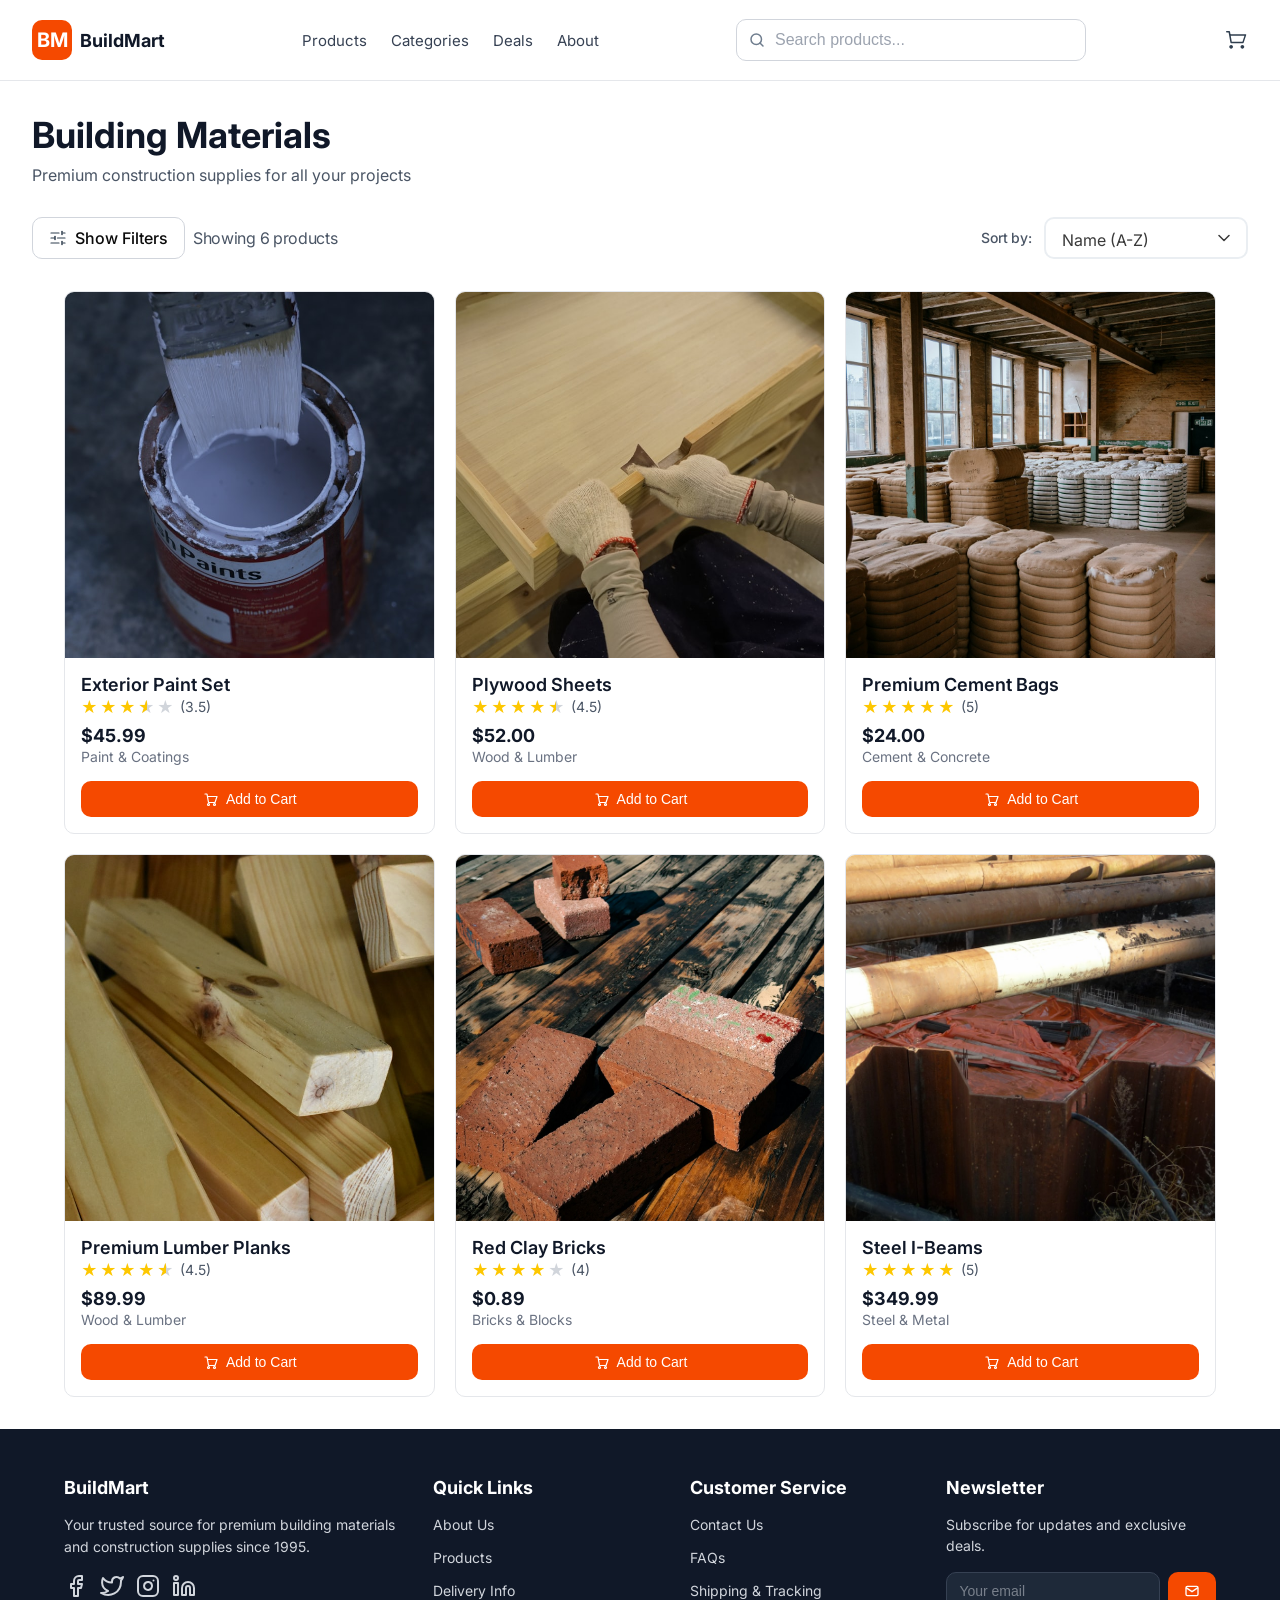
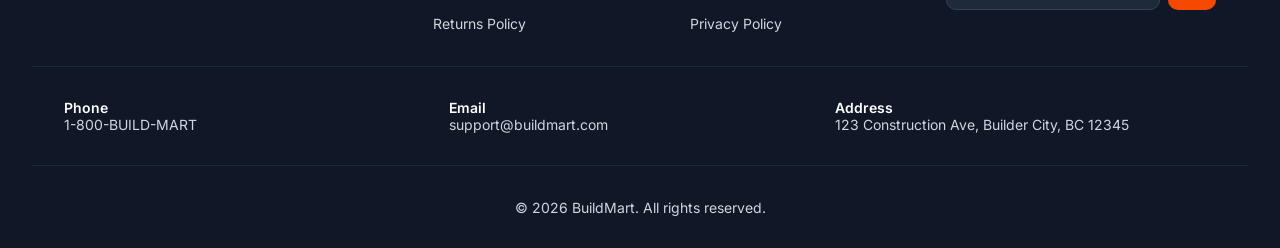
==== frontend/index.html @ be0216fc "refactor: move frontend files into frontend/" ====
<!DOCTYPE html>
<html lang="ru">
<head>
    <meta charset="UTF-8">
    <meta name="viewport" content="width=device-width, initial-scale=1.0">
    <title>BuildMart</title>
    <link rel="stylesheet" href="css/style.css">
    <link rel="stylesheet" href="css/header.css">
    <link rel="stylesheet" href="css/mobile-menu.css">
    <link rel="stylesheet" href="css/footer.css">
    <link rel="stylesheet" href="css/filter.css">
    <link rel="stylesheet" href="css/product.css">
    <link rel="stylesheet" href="css/cart-badge.css">
    <link rel="preconnect" href="https://fonts.googleapis.com">
    <link rel="preconnect" href="https://fonts.gstatic.com" crossorigin>
    <link href="https://fonts.googleapis.com/css2?family=Inter:wght@400;700&display=swap" rel="stylesheet">
</head>
<body>
<div id="header-placeholder"></div>

<div class="mobile-menu" id="mobileMenu">
    <div class="mobile-search">
        <div class="search-container">
                <span class="search-icon">
                    <svg width="16" height="16" viewBox="0 0 16 16" fill="none" xmlns="http://www.w3.org/2000/svg">
                        <path d="M7.25 12.5C10.1495 12.5 12.5 10.1495 12.5 7.25C12.5 4.3505 10.1495 2 7.25 2C4.3505 2 2 4.3505 2 7.25C2 10.1495 4.3505 12.5 7.25 12.5Z" stroke="#6F7D8E" stroke-width="1.5" stroke-linecap="round" stroke-linejoin="round"/>
                        <path d="M14 14L11 11" stroke="#6F7D8E" stroke-width="1.5" stroke-linecap="round" stroke-linejoin="round"/>
                    </svg>
                </span>
            <input type="text" placeholder="Search products..." class="search-input">
        </div>
    </div>

    <nav class="mobile-nav">
        <a href="index.html" class="nav-link mobile-nav-link active">Products</a>
        <a href="#" class="nav-link mobile-nav-link">Categories</a>
        <a href="#" class="nav-link mobile-nav-link">Deals</a>
        <a href="#" class="nav-link mobile-nav-link">About</a>
    </nav>
</div>

<div class="filter-section-text">
    <h3>Building Materials</h3>
    <p>Premium construction supplies for all your projects</p>
</div>

<div class="filter-section">
    <div class="filters-bar">
    <div class="filters-left">
        <button class="filters-btn" id="toggleFilters">
            <svg width="18" height="18" viewBox="0 0 18 18" fill="none" xmlns="http://www.w3.org/2000/svg">
                <path d="M2 4H10" stroke="#2F3E4E" stroke-width="1.2" stroke-linecap="round"/>
                <path d="M14 4H16" stroke="#2F3E4E" stroke-width="1.2" stroke-linecap="round"/>
                <path d="M13 2.5V5.5" stroke="#2F3E4E" stroke-width="1.5" stroke-linecap="round"/>

                <path d="M2 9H5.5" stroke="#2F3E4E" stroke-width="1.2" stroke-linecap="round"/>
                <path d="M8.5 9H16" stroke="#2F3E4E" stroke-width="1.2" stroke-linecap="round"/>
                <path d="M6 7.5V10.5" stroke="#2F3E4E" stroke-width="1.5" stroke-linecap="round"/>

                <path d="M2 14H10" stroke="#2F3E4E" stroke-width="1.2" stroke-linecap="round"/>
                <path d="M14 14H16" stroke="#2F3E4E" stroke-width="1.2" stroke-linecap="round"/>
                <path d="M13 12.5V15.5" stroke="#2F3E4E" stroke-width="1.5" stroke-linecap="round"/>
            </svg>
            <span id="filterBtnText">Show Filters</span>
        </button>
        <span class="products-count">Showing 6 products</span>
    </div>
    <div class="filters-right">
        <span class="sort-label">Sort by:</span>
        <select class="sort-select">
            <option>Name (A-Z)</option>
            <option>Price (Low to High)</option>
            <option>Price (High to Low)</option>
        </select>
    </div>
</div>
    <div class="filters-panel hidden" id="filtersPanel">
        <div class="filters-content-section">
            <div class="filter-group">
                <h3>Minimum Rating</h3>
                <div class="rating-buttons">
                    <button class="rating-btn">5+ Stars</button>
                    <button class="rating-btn">4+ Stars</button>
                    <button class="rating-btn">3+ Stars</button>
                </div>
            </div>

            <div class="filter-group">
                <h3>Price Range</h3>
                <div class="price-range">
                    <div class="dual-range-slider" id="rangeTrack">
                        <input type="range" min="0" max="400" value="0" step="0.01"
                               class="price-slider" id="priceMin">

                        <input type="range" min="0" max="400" value="400" step="0.01"
                               class="price-slider" id="priceMax">
                    </div>

                    <div class="price-labels">
                        <span class="price-label" id="minLabel">$0</span>
                        <span class="price-label" id="maxLabel">$400</span>
                    </div>
                </div>
            </div>
        </div>

        <button class="clear-filters-btn">Clear All Filters</button>
    </div>
</div>

<div class="products-grid">

</div>

<div class="no-products-message" id="noProductsMessage" style="display: none;">
    <h2>No products match your filters</h2>
    <button class="no-products-message-btn" id="clearFromMessage">Clear filters</button>
</div>

<div id="footer-placeholder"></div>
<script src="js/components.js"></script>
<script src="js/mobile-menu.js"></script>
<script src="js/filter.js"></script>
<script src="js/products.js"></script>
<script src="js/cart-badge.js"></script>
<template id="product-card-template">
    <div class="product-card">
        <div class="product-image">
            <img src="" alt="" loading="lazy">
        </div>
        <div class="product-info">
            <h3 class="product-title"></h3>
            <div class="product-rating">
                <div class="stars"></div>
                <span class="rating-count"></span>
            </div>
            <p class="product-price"></p>
            <p class="product-category"></p>
            <button class="add-to-cart-btn">
                <svg width="16" height="16" viewBox="0 0 16 16" fill="none" xmlns="http://www.w3.org/2000/svg">
                    <path d="M3 3H5L6.5 11.5H13L15 5.5H6" stroke="currentColor" stroke-width="1.2" stroke-linecap="round" stroke-linejoin="round"/>
                    <circle cx="6.5" cy="13.5" r="1" stroke="currentColor" stroke-width="1.2"/>
                    <circle cx="12.5" cy="13.5" r="1" stroke="currentColor" stroke-width="1.2"/>
                </svg>
                Add to Cart
            </button>
        </div>
    </div>
</template>
</body>
</html>
---- frontend/css/style.css ----
* {
    margin: 0;
    padding: 0;
    box-sizing: border-box;
}

body {
    padding-top: 81px;
    font-family: 'Inter', -apple-system, BlinkMacSystemFont, 'Segoe UI', Roboto, sans-serif;
    background-color: #ffffff;
    min-height: 100vh;
    display: flex;
    flex-direction: column;
}
---- frontend/css/header.css ----
.header {
    background-color: #ffffff;
    border-bottom: 1px solid #e5e7eb;
    position: fixed;
    top: 0;
    left: 0;
    width: 100%;
    z-index: 1000;
}

.header-content {
    max-width: 1216px;
    margin: 0 auto;
    min-height: 80px;
    display: flex;
    align-items: center;
    justify-content: space-between;
}

.logo {
    display: flex;
    align-items: center;
    gap: 8px;
    text-decoration: none;
    cursor: pointer;
}

.logo-box {
    width: 40px;
    height: 40px;
    background-color: #F54900;
    border-radius: 10px;
    display: flex;
    align-items: center;
    justify-content: center;
    color: #fff;
    font-weight: 700;
    font-size: 20px;
}

.logo-text {
    font-weight: 700;
    font-size: 20px;
    color: #101828;
    white-space: nowrap;
}

.nav {
    display: flex;
    gap: 32px;
    flex-shrink: 0;
}

.nav-link {
    font-size: 16px;
    color: #364153;
    text-decoration: none;
    white-space: nowrap;
    transition: font-size 0.2s ease;
}

.nav-link.active {
    color: #3a3a3a;
}

.nav-link:hover {
    color: #F54900;
}

.search-wrapper {
    flex: 1;
    min-width: 0;
    max-width: 448px;
}

.search-container {
    width: 100%;
    height: 42px;
    border-radius: 10px;
    display: flex;
    padding: 11px 12px;
    align-items: center;
    border: 1px solid #d1d5dc;
    transition: all 0.2s ease;
}

.search-container:focus-within {
    border: 2px solid #F54900;
    padding: 10px 11px;
}

.search-icon {
    width: 20px;
    height: 20px;
    display: flex;
    align-items: center;
    margin-right: 6px;
    flex-shrink: 0;
}

.search-input {
    flex: 1;
    border: none;
    background: transparent;
    outline: none;
    font-size: 16px;
    margin: 0;
    min-width: 0;
    width: 100%;
}

.search-input::placeholder {
    color: #9ca3af;
}

.cart-btn {
    background: none;
    border: none;
    cursor: pointer;
    width: 25px;
    height: 25px;
    padding: 0;
    display: flex;
    align-items: center;
    justify-content: center;
    flex-shrink: 0;
}

.cart-btn svg {
    width: 25px;
    height: 25px;
}

.cart-btn:hover svg path:nth-child(1),
.cart-btn:hover svg path:nth-child(2) {
    fill: #F54900;
}

.cart-btn:hover svg path:nth-child(3) {
    stroke: #F54900;
}

.header-actions {
    display: flex;
    align-items: center;
    gap: 20px;
    flex-shrink: 0;
}

@media (max-width: 1280px) {
    .header-content {
        max-width: 100%;
        padding: 0 32px;
        gap: 16px;
    }

    .search-wrapper {
        max-width: 350px;
    }

    .nav {
        gap: 24px;
    }

    .nav-link {
        font-size: 15px;
    }

    .logo-text {
        font-size: 18px;
    }
}

@media (max-width: 1024px) {
    .header-content {
        padding: 0 24px;
        gap: 16px;
    }

    .search-wrapper {
        max-width: 280px;
    }

    .nav {
        gap: 20px;
    }

    .nav-link {
        font-size: 14px;
    }

    .logo-text {
        font-size: 16px;
    }

    .logo-box {
        width: 36px;
        height: 36px;
        font-size: 18px;
    }

    .search-container {
        height: 38px;
        padding: 9px 12px;
    }

    .search-input {
        font-size: 14px;
    }

    .search-icon {
        width: 18px;
        height: 18px;
    }
}

@media (max-width: 768px) {
    .header-content {
        padding: 0 20px;
        min-height: 64px;
        gap: 12px;
    }

    .logo-box {
        width: 32px;
        height: 32px;
        font-size: 16px;
        border-radius: 8px;
    }

    .logo-text {
        display: none;
    }

    .nav {
        display: none;
    }

    .search-wrapper {
        display: none;
    }

    .search-btn-mobile {
        display: flex;
        align-items: center;
        justify-content: center;
    }

    .header-actions {
        gap: 16px;
    }

    .cart-btn {
        width: 25px;
        height: 25px;
    }

    .cart-btn svg {
        width: 25px;
        height: 25px;
    }
}
---- frontend/css/mobile-menu.css ----
.search-btn-mobile {
    display: none;
    background: none;
    border: none;
    cursor: pointer;
    width: 20px;
    height: 20px;
    padding: 0;
    flex-shrink: 0;
}

.search-btn-mobile svg {
    width: 20px;
    height: 20px;
}

.search-btn-mobile svg path {
    transition: stroke 0.2s ease, fill 0.2s ease;
}

.search-btn-mobile:hover svg path {
    stroke: #F54900;
}

.burger-btn {
    display: none;
    flex-direction: column;
    justify-content: center;
    gap: 3.5px;
    background: none;
    border: none;
    cursor: pointer;
    padding: 0;
    width: 24px;
    height: 24px;
    flex-shrink: 0;
}

.burger-btn span {
    width: 18px;
    height: 2px;
    background-color: #364153;
    border-radius: 5px;
    transition: all 0.3s ease;
}

.mobile-menu {
    display: none;
    position: fixed;
    top: 80px;
    left: 0;
    width: 100%;
    background-color: #ffffff;
    flex-direction: column;
    border-bottom: 1px solid #e5e7eb;
    z-index: 999;
}

.mobile-menu.active {
    display: flex;
}

.mobile-search {
    padding: 15px;
}

.mobile-search .search-container {
    width: 100%;
    background-color: #fff;
}

.mobile-nav {
    display: flex;
    flex-direction: column;
    padding: 20px;
    gap: 16px;
}

.mobile-nav .nav-link {
    font-size: 18px;
    padding: 8px 0;
    white-space: normal;
    color: #364153;
    text-decoration: none;
    transition: color 0.2s ease;
}

.mobile-nav .nav-link.active {
    color: #F54900;
    font-weight: 500;
}

.mobile-nav .nav-link:hover {
    color: #F54900;
}

body.menu-open .filter-section-text,
body.menu-open .breadcrumb,
body.menu-open .shopping-cart-page {
    margin-top: 280px;
}

@media (max-width: 768px) {
    .search-btn-mobile {
        display: flex;
        align-items: center;
        justify-content: center;
    }

    .burger-btn {
        display: flex;
    }

    .mobile-menu {
        top: 64px;
    }

    .mobile-search {
        padding: 10px;
    }

    .mobile-search .search-container {
        height: 44px;
    }

    .mobile-search .search-input {
        font-size: 16px;
    }

    .mobile-nav {
        padding: 0 16px 16px 16px;
        gap: 4px;
    }

    .mobile-nav .nav-link {
        font-size: 16px;
        padding: 10px 0;
    }

    body.menu-open .filter-section-text,
    body.menu-open .breadcrumb,
    body.menu-open .shopping-cart-page {
        margin-top: 230px;
    }
}

@media (max-width: 375px) {
    .search-btn-mobile {
        width: 18px;
        height: 18px;
    }

    .search-btn-mobile svg {
        width: 18px;
        height: 18px;
    }

    .burger-btn {
        width: 20px;
        height: 20px;
        gap: 2.5px;
    }

    .burger-btn span {
        width: 20px;
        height: 2px;
    }

    .mobile-menu {
        top: 56px;
    }

    .mobile-search {
        padding: 20px 10px 10px;
    }

    .mobile-search .search-container {
        height: 40px;
    }

    .mobile-search .search-input {
        font-size: 14px;
    }

    .mobile-nav {
        padding: 0 12px 12px 12px;
    }

    .mobile-nav .nav-link {
        font-size: 15px;
        padding: 8px 0;
    }

    body.menu-open .filter-section-text,
    body.menu-open .breadcrumb,
    body.menu-open .shopping-cart-page{
        margin-top: 200px;
    }
}
---- frontend/css/footer.css ----
.footer {
    background: #101828;
    color: #ffffff;
    padding: 48px 32px 32px;
}

.footer-content,
.footer-contact,
.footer-bottom {
    max-width: 1216px;
    margin: 0 auto;
}

.footer-content {
    display: grid;
    grid-template-columns: 1.5fr 1fr 1fr 1.2fr;
    gap: 32px;
    padding-bottom: 32px;
}

.footer-section h3 {
    font-size: 18px;
    font-weight: 700;
    margin-bottom: 16px;
    color: #ffffff;
}

.footer-description {
    color: #d1d5dc;
    line-height: 1.6;
    margin-bottom: 16px;
    font-size: 14px;
}

.social-links {
    display: flex;
    gap: 12px;
}

.social-link {
    display: flex;
    align-items: center;
    justify-content: center;
    color: #d1d5dc;
    transition: color 0.3s ease;
}

.social-link:hover {
    color: #F54900;
}

.footer-links {
    list-style: none;
    display: flex;
    flex-direction: column;
    gap: 12px;
}

.footer-links a {
    color: #d1d5dc;
    text-decoration: none;
    transition: color 0.3s ease;
    font-size: 14px;
    line-height: 20px;
}

.footer-links a:hover {
    color: #F54900;
}

.newsletter-section .newsletter-description {
    color: #d1d5dc;
    font-size: 14px;
    line-height: 1.5;
    margin-bottom: 16px;
}

.newsletter-form {
    display: flex;
    gap: 8px;
}

.newsletter-input {
    flex: 1;
    background: #1e2939;
    border: 1px solid #364153;
    border-radius: 10px;
    padding: 8px 12px;
    height: 38px;
    color: #d1d5dc;
    font-size: 14px;
}

.newsletter-input::placeholder {
    color: #d1d5dc;
    opacity: 0.5;
}

.newsletter-input:focus {
    border-color: #F54900;
    outline: none;
}

.newsletter-btn {
    width: 48px;
    background-color: #F54900;
    border: none;
    border-radius: 10px;
    color: #ffffff;
    cursor: pointer;
    transition: background-color 0.3s ease;
    display: flex;
    align-items: center;
    justify-content: center;
}

.newsletter-btn:hover {
    background: #E04100;
}

.footer-contact {
    padding: 32px 0;
    border-top: 1px solid #1e2939;
    display: flex;
    gap: 4px;
}

.contact-item {
    flex: 1;
    min-width: 0;
    display: flex;
    flex-direction: column;
}

.contact-label {
    font-size: 14px;
    color: #ffffff;
    text-transform: capitalize;
    font-weight: 600;
}

.contact-value {
    font-size: 14px;
    color: #d1d5dc;
    font-weight: 400;
}

.footer-bottom {
    border-top: 1px solid #1e2939;
    padding-top: 33px;
    text-align: center;
    color: #d1d5dc;
    font-size: 14px;
}

@media (max-width: 1280px) {
    .footer-content,
    .footer-contact,
    .footer-bottom {
        max-width: 100%;
        padding-left: 32px;
        padding-right: 32px;
    }
}

@media (max-width: 1024px) {
    .footer {
        padding: 40px 24px 24px;
    }

    .footer-content {
        grid-template-columns: 1fr 1fr;
        gap: 32px 24px;
        padding-left: 0;
        padding-right: 0;
    }

    .footer-section:nth-child(1),
    .footer-section:nth-child(2) {
        grid-column: 1;
    }

    .footer-section:nth-child(1) {
        grid-row: 1;
    }

    .footer-section:nth-child(2) {
        grid-row: 2;
    }

    .footer-section:nth-child(3),
    .footer-section:nth-child(4) {
        grid-column: 2;
    }

    .footer-section:nth-child(3) {
        grid-row: 1;
    }

    .footer-section:nth-child(4) {
        grid-row: 2;
    }

    .footer-contact {
        padding-left: 0;
        padding-right: 0;
        flex-wrap: wrap;
        gap: 16px;
    }

    .contact-item {
        flex: 1 1 calc(50% - 8px);
        min-width: 200px;
    }

    .footer-bottom {
        padding-left: 0;
        padding-right: 0;
    }
}

@media (max-width: 768px) {
    .footer {
        padding: 32px 20px 20px;
    }

    .footer-content {
        grid-template-columns: 1fr;
        gap: 32px;
    }

    .footer-section {
        grid-row: auto !important;
        grid-column: auto !important;
    }

    .footer-section h3 {
        font-size: 16px;
    }

    .footer-description {
        font-size: 13px;
        line-height: 1.5;
    }

    .footer-contact {
        flex-direction: column;
        gap: 16px;
    }

    .contact-item {
        flex: 1 1 100%;
    }
}

@media (max-width: 375px) {
    .footer {
        padding: 24px 16px 16px;
    }

    .footer-content {
        gap: 20px;
    }

    .footer-description {
        font-size: 12px;
        line-height: 1.4;
    }
}
---- frontend/css/filter.css ----
.filter-section-text,
.filter-section,
.no-products-message {
    width: 100%;
    max-width: 1216px;
    margin: 0 auto;
}

.filter-section-text {
    padding-top: 32px;
    padding-bottom: 32px;
    display: flex;
    flex-direction: column;
    gap: 8px;
}

.filter-section-text h3 {
    font-weight: 700;
    font-size: 36px;
    color: #101828;
}

.filter-section-text p {
    font-weight: 400;
    font-size: 16px;
    color: #4A5565;
}

.filter-section {
    padding-bottom: 32px;
}

.filters-bar {
    display: flex;
    align-items: center;
    justify-content: space-between;
    flex-wrap: wrap;
    gap: 16px;
}

.filters-left {
    display: flex;
    align-items: center;
    gap: 8px;
    flex-wrap: wrap;
}

.filters-btn {
    display: flex;
    align-items: center;
    gap: 8px;
    height: 42px;
    padding: 11px 16px;
    background: #ffffff;
    border: 1px solid #d1d5dc;
    border-radius: 10px;
    cursor: pointer;
    font-family: 'Inter', sans-serif;
    font-weight: 500;
    font-size: 16px;
    line-height: 24px;
    color: #0A0A0A;
    transition: all 0.3s ease;
}

.filters-btn:hover {
    background-color: #F9FAFB;
}

.products-count {
    font-family: 'Inter', sans-serif;
    font-weight: 400;
    font-size: 16px;
    line-height: 24px;
    letter-spacing: -0.31px;
    color: #4A5565;
}

.filters-right {
    display: flex;
    align-items: center;
    gap: 12px;
    flex-wrap: wrap;
}

.sort-label {
    font-family: 'Inter', sans-serif;
    font-weight: 500;
    font-size: 14px;
    line-height: 20px;
    letter-spacing: -0.15px;
    color: #4A5565;
}

.sort-select {
    font-family: 'Inter', sans-serif;
    font-weight: 400;
    font-size: 16px;
    line-height: 24px;
    color: #3A3A3A;
    background-color: #ffffff;
    border: 2px solid #EAEEF2;
    border-radius: 10px;
    padding: 9px 40px 9px 16px;
    height: 42px;
    min-width: 193px;
    cursor: pointer;
    box-sizing: border-box;
    transition: border-color 0.3s;
    appearance: none;
    background-image: url("data:image/svg+xml,%3Csvg width='12' height='8' viewBox='0 0 12 8' fill='none' xmlns='http://www.w3.org/2000/svg'%3E%3Cpath d='M1 1.5L6 6.5L11 1.5' stroke='%233A3A3A' stroke-width='1.5' stroke-linecap='round' stroke-linejoin='round'/%3E%3C/svg%3E");
    background-repeat: no-repeat;
    background-position: right 16px center;
}

.sort-select:focus {
    border-color: #F54900;
    outline: none;
}

.filters-panel {
    background-color: #ffffff;
    border: 1px solid #e5e7eb;
    border-radius: 12px;
    padding: 25px;
    margin-top: 25px;
    transition: all 0.3s ease;
    display: flex;
    align-items: flex-start;
    justify-content: space-between;
    gap: 32px;
}

.filters-panel.hidden {
    display: none;
}

.filters-content-section {
    display: grid;
    grid-template-columns: repeat(2, 1fr);
    gap: 32px;
    flex: 1;
}

.filter-group {
    display: flex;
    flex-direction: column;
    gap: 12px;
}

.filter-group h3 {
    font-family: 'Inter', sans-serif;
    font-weight: 600;
    font-size: 18px;
    line-height: 24px;
    color: #0A0A0A;
}

.rating-buttons {
    display: flex;
    gap: 16px;
    flex-wrap: wrap;
}

.rating-btn {
    font-family: 'Inter', sans-serif;
    font-weight: 500;
    font-size: 14px;
    color: #0A0A0A;
    background: none;
    border: none;
    cursor: pointer;
    transition: all 0.3s;
    display: flex;
    gap: 8px;
    align-items: center;
}

.rating-btn::before {
    content: '';
    width: 16px;
    height: 16px;
    border: 1px solid rgba(0, 0, 0, 0.1);
    border-radius: 4px;
    background-color: #F3F4F6;
    flex-shrink: 0;
    transition: all 0.3s;
}

.rating-btn:hover::before {
    border-color: rgba(0, 0, 0, 0.2);
}

.rating-btn.active::before {
    background-color: #344054;
    border-color: #344054;
    background-image: url("data:image/svg+xml,%3Csvg width='10' height='8' viewBox='0 0 10 8' fill='none' xmlns='http://www.w3.org/2000/svg'%3E%3Cpath d='M8.5 1L3.5 6L1.5 4' stroke='white' stroke-width='1.5' stroke-linecap='round' stroke-linejoin='round'/%3E%3C/svg%3E");
    background-repeat: no-repeat;
    background-position: center;
}

.price-range {
    display: flex;
    flex-direction: column;
    gap: 12px;
}

.dual-range-slider {
    position: relative;
    height: 16px;
    border-radius: 999px;
    background: #E4E7EC;
}

.price-slider {
    position: absolute;
    width: 100%;
    height: 8px;
    background: none;
    pointer-events: none;
    -webkit-appearance: none;
    appearance: none;
}

.price-slider::-webkit-slider-runnable-track {
    background: transparent;
}

.price-slider::-moz-range-track {
    background: transparent;
}

.price-slider::-webkit-slider-thumb {
    -webkit-appearance: none;
    width: 16px;
    height: 16px;
    background: #fff;
    border: 1px solid #030213;
    border-radius: 50%;
    cursor: pointer;
    pointer-events: all;
    box-shadow: 0px 1px 2px -1px rgba(0, 0, 0, 0.1), 0px 1px 3px 0px rgba(0, 0, 0, 0.1);
    margin-top: 8px;
}

.price-labels {
    display: flex;
    justify-content: space-between;
    font-family: 'Inter', sans-serif;
    font-weight: 400;
    font-size: 14px;
    letter-spacing: -0.15px;
    color: #4A5565;
}

.clear-filters-btn {
    height: 38px;
    font-family: 'Inter', sans-serif;
    font-weight: 500;
    font-size: 14px;
    line-height: 20px;
    color: #F54900;
    background: #ffffff;
    border: 1px solid #F54900;
    border-radius: 10px;
    padding: 12px 16px;
    cursor: pointer;
    transition: all 0.3s;
    display: flex;
    align-items: center;
    justify-content: center;
    flex-shrink: 0;
    align-self: flex-start;
    margin-top: auto;
}

.clear-filters-btn:hover {
    background-color: #FEF3F2;
    color: #D92D20;
}

.no-products-message {
    display: flex;
    flex-direction: column;
    align-items: center;
    text-align: center;
}

.no-products-message h2 {
    font-size: 18px;
    color: #4A5565;
    margin-bottom: 16px;
}

.no-products-message-btn {
    font-size: 16px;
    color: #F54900;
    background: none;
    border: none;
    cursor: pointer;
    transition: color 0.2s ease;
}

.no-products-message-btn:hover {
    color: #D93A00;
}

@media (max-width: 1216px) {
    .filter-section-text,
    .filter-section,
    .no-products-message {
        padding-left: 32px;
        padding-right: 32px;
    }
}

@media (max-width: 1024px) {
    .filter-section-text,
    .filter-section,
    .no-products-message {
        padding-left: 24px;
        padding-right: 24px;
    }

    .filter-section-text h3 {
        font-size: 32px;
    }

    .filters-content-section {
        gap: 24px;
    }
}

@media (max-width: 768px) {
    .filter-section-text,
    .filter-section,
    .no-products-message {
        padding-left: 20px;
        padding-right: 20px;
    }

    .filter-section-text {
        padding-top: 24px;
        padding-bottom: 24px;
    }

    .filter-section-text h3 {
        font-size: 28px;
    }

    .filter-section-text p {
        font-size: 14px;
    }

    .filters-content-section {
        grid-template-columns: 1fr;
        gap: 24px;
    }

    .filters-panel {
        padding: 20px;
        flex-direction: column;
        align-items: stretch;
    }

    .filters-bar {
        flex-direction: column;
        align-items: stretch;
    }

    .filters-left {
        width: 100%;
        justify-content: flex-start;
    }

    .filters-right {
        width: 100%;
        justify-content: space-between;
    }

    .sort-select {
        flex: 1;
        min-width: auto;
    }

    .clear-filters-btn {
        width: 100%;
        justify-content: center;
        margin-top: 0;
    }

    .no-products-message h2 {
        font-size: 16px;
        margin-bottom: 12px;
    }

    .no-products-message-btn {
        font-size: 14px;
    }

    .clear-filters-btn {
        width: auto;
        align-self: flex-start;
        margin-top: 0;
    }
}

@media (max-width: 480px) {
    .filter-section-text,
    .filter-section,
    .no-products-message {
        padding-left: 16px;
        padding-right: 16px;
    }

    .filter-section-text h3 {
        font-size: 24px;
    }

    .filters-btn {
        font-size: 14px;
        padding: 10px 12px;
        height: 38px;
    }

    .products-count {
        font-size: 14px;
    }

    .sort-label {
        font-size: 12px;
    }

    .sort-select {
        font-size: 14px;
        padding: 8px 32px 8px 12px;
        height: 38px;
        min-width: 140px;
    }

    .filters-panel {
        padding: 16px;
    }

    .filter-group h3 {
        font-size: 16px;
    }

    .rating-btn {
        font-size: 13px;
    }

    .price-labels {
        font-size: 12px;
    }

    .clear-filters-btn {
        padding: 8px 12px;
        width: auto;
    }
}

@media (max-width: 375px) {
    .filter-section-text,
    .filter-section,
    .no-products-message {
        padding-left: 14px;
        padding-right: 14px;
    }

    .filter-section-text h3 {
        font-size: 22px;
    }

    .filter-section-text p {
        font-size: 13px;
    }

    .filters-left .filters-btn {
        flex: 1;
        min-width: calc(50% - 4px);
        justify-content: center;
    }

    .rating-buttons {
        gap: 12px;
    }

    .rating-btn {
        font-size: 12px;
        gap: 6px;
    }

    .rating-btn::before {
        width: 14px;
        height: 14px;
    }

    .clear-filters-btn {
        padding: 6px 10px;
        font-size: 12px;
        height: 32px;
        width: auto;
    }

    .filters-right {
        flex-direction: column;
        align-items: stretch;
        gap: 8px;
    }

    .sort-select {
        width: 100%;
    }
}
---- frontend/css/product.css ----
.products-grid {
    display: grid;
    grid-template-columns: repeat(3, 1fr);
    gap: 25px;
    width: 100%;
    max-width: 1216px;
    margin: 0 auto 32px auto;
}

.product-card {
    width: 100%;
    min-width: 0;
    background: #ffffff;
    border: 1px solid #E5E7EB;
    border-radius: 10px;
    overflow: hidden;
    transition: all 0.3s ease;
    cursor: pointer;
    display: flex;
    flex-direction: column;
    height: fit-content;
    box-sizing: border-box;
}

.product-card:hover {
    box-shadow: 0 8px 25px rgba(16, 24, 40, 0.15);
}

.product-card:hover .product-title {
    color: #F54900;
}

.product-image {
    position: relative;
    width: 100%;
    height: auto;
    aspect-ratio: 390 / 387;
    overflow: hidden;
}

.product-image img {
    width: 100%;
    height: 100%;
    object-fit: cover;
    transition: transform 0.3s ease;
}

.product-card:hover .product-image img {
    transform: scale(1.05);
}

.product-info {
    padding: 16px;
    display: flex;
    flex-direction: column;
    flex: 1;
    width: 100%;
    box-sizing: border-box;
}

.product-title {
    font-size: 18px;
    font-weight: 600;
    color: #101828;
    margin-bottom: 2px;
}

.product-rating {
    display: flex;
    align-items: center;
    gap: 2px;
    margin-bottom: 8px;
}

.stars {
    display: flex;
    gap: 2px;
}

.star {
    font-size: 16px;
    color: #D1D5DB;
    transition: color 0.2s ease;
    position: relative;
    display: inline-block;
}

.star.filled {
    color: #FDC700;
}

.star.half-filled {
    color: #D1D5DB;
}

.star.half-filled::before {
    content: '★';
    position: absolute;
    left: 0;
    top: 0;
    width: 50%;
    overflow: hidden;
    color: #FDC700;
}

.rating-count {
    font-size: 14px;
    color: #4A5565;
    font-weight: 400;
    margin-left: 4px;
}

.product-price {
    font-size: 18px;
    font-weight: 700;
    color: #101828;
    margin-bottom: 2px;
}

.product-category {
    font-size: 14px;
    color: #6A7282;
    font-weight: 400;
    margin-bottom: 16px;
}

.add-to-cart-btn {
    background: #F54900;
    color: #ffffff;
    border: none;
    border-radius: 10px;
    padding: 10px 16px;
    font-size: 14px;
    font-weight: 500;
    cursor: pointer;
    transition: all 0.3s ease;
    display: flex;
    align-items: center;
    justify-content: center;
    gap: 8px;
}

.add-to-cart-btn:hover {
    background: #E04100;
}

.add-to-cart-btn svg {
    width: 16px;
    height: 16px;
}

@media (max-width: 1280px) {
    .products-grid {
        width: 100%;
        padding: 0 32px;
        gap: 20px;
    }

    .product-image {
        aspect-ratio: 390 / 387;
    }
}

@media (max-width: 1024px) {
    .products-grid {
        padding: 0 24px;
        grid-template-columns: repeat(2, 1fr);
    }
}

@media (max-width: 768px) {
    .products-grid {
        padding: 0 20px;
        grid-template-columns: 1fr;
        gap: 20px;
    }

    .product-card {
        max-width: 100%;
    }

    .product-image {
        aspect-ratio: 390 / 387;
    }
}

@media (max-width: 480px) {
    .products-grid {
        padding: 0 20px;
        gap: 20px;
    }

    .product-info {
        padding: 14px;
    }
}

@media (max-width: 375px) {
    .products-grid {
        padding: 0 16px;
        gap: 16px;
    }

    .product-info {
        padding: 12px;
    }

    .product-title {
        font-size: 16px;
    }

    .product-price {
        font-size: 16px;
    }
}
---- frontend/css/cart-badge.css ----
.cart-badge {
    position: absolute;
    top: -9px;
    right: -9px;
    background-color: #F54900;
    color: #ffffff;
    font-size: 11px;
    width: 20px;
    height: 20px;
    border-radius: 50%;
    display: flex;
    align-items: center;
    justify-content: center;
}

.cart-notification {
    position: fixed;
    top: 52px;
    right: 20px;
    background: #ffffff;
    padding: 16px 20px;
    border-radius: 8px;
    display: flex;
    align-items: center;
    gap: 12px;
    box-shadow: 0 4px 12px rgba(0, 0, 0, 0.15);
    z-index: 10000;
    font-size: 12px;
    font-weight: 600;
    min-width: 300px;
    opacity: 0;
    transform: translateY(-20px);
    transition: 0.3s;
}

.cart-notification.show {
    opacity: 1;
    transform: translateY(0);
}

.cart-notification svg {
    width: 16px;
    height: 16px;
    background: #1a1a1a;
    border-radius: 50%;
    padding: 3px;
}

@media (max-width: 768px) {
    .cart-badge {
        width: 18px;
        height: 18px;
        font-size: 10px;
        top: -8px;
        right: -8px;
    }

    .cart-notification {
        top: 60px;
        right: 16px;
        padding: 12px 16px;
        min-width: 260px;
        font-size: 11px;
        gap: 10px;
    }

    .cart-notification svg {
        width: 14px;
        height: 14px;
        padding: 2.5px;
    }
}

@media (max-width: 480px) {
    .cart-badge {
        width: 16px;
        height: 16px;
        font-size: 9px;
        top: -7px;
        right: -7px;
    }

    .cart-notification {
        top: 56px;
        right: 12px;
        left: 12px;
        padding: 10px 14px;
        min-width: auto;
        font-size: 10px;
        gap: 8px;
    }

    .cart-notification svg {
        width: 12px;
        height: 12px;
        padding: 2px;
    }
}

@media (max-width: 375px) {
    .cart-badge {
        width: 14px;
        height: 14px;
        font-size: 8px;
        top: -6px;
        right: -6px;
    }

    .cart-notification {
        top: 52px;
        right: 10px;
        left: 10px;
        padding: 8px 12px;
        font-size: 9px;
        gap: 6px;
    }

    .cart-notification svg {
        width: 10px;
        height: 10px;
        padding: 1.5px;
    }
}
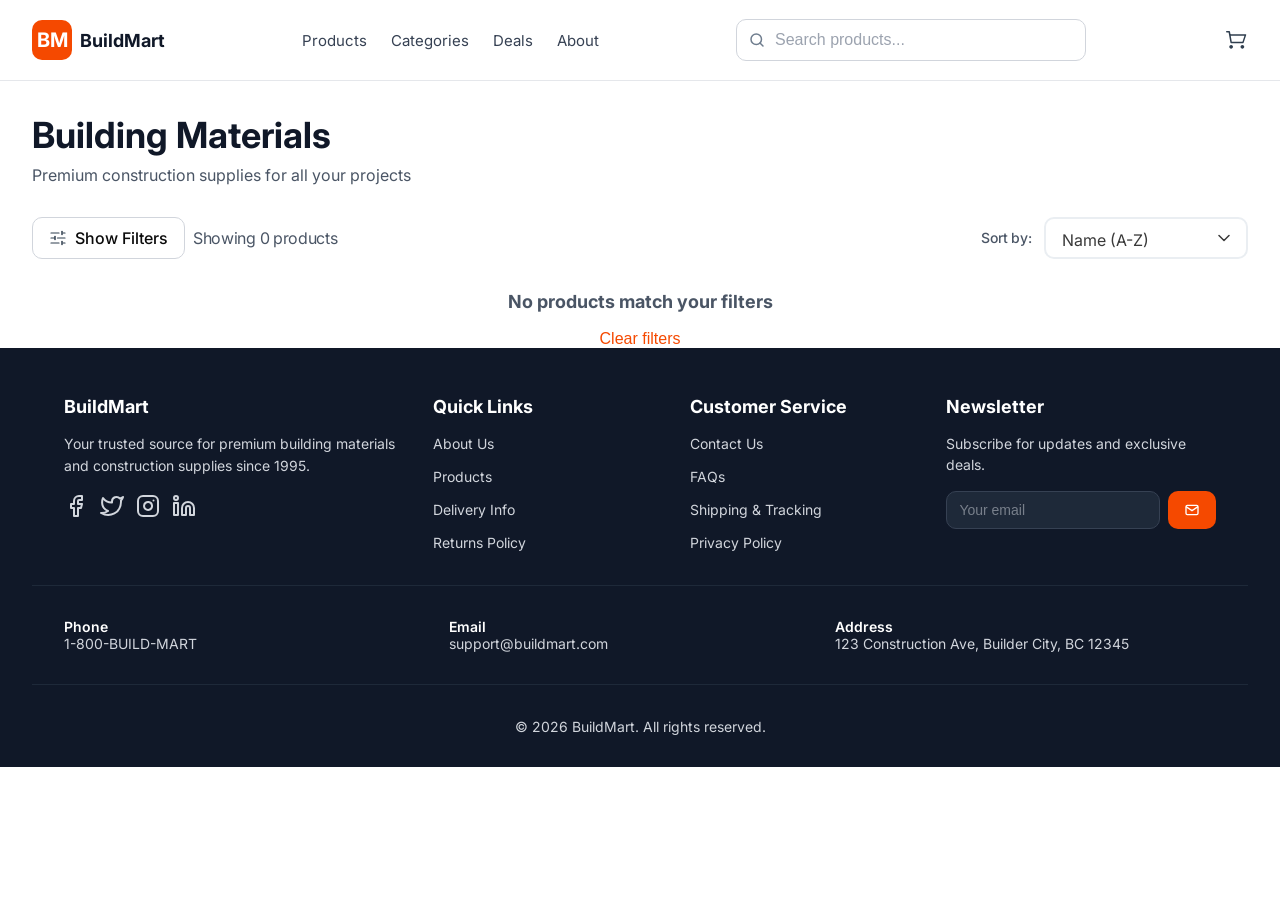
==== commit 64c3f771: "feat: wire catalog and product detail to backend API" ====
--- a/frontend/index.html
+++ b/frontend/index.html
@@ -33,9 +33,6 @@
 
     <nav class="mobile-nav">
         <a href="index.html" class="nav-link mobile-nav-link active">Products</a>
-        <a href="#" class="nav-link mobile-nav-link">Categories</a>
-        <a href="#" class="nav-link mobile-nav-link">Deals</a>
-        <a href="#" class="nav-link mobile-nav-link">About</a>
     </nav>
 </div>
 
@@ -118,10 +115,12 @@
 </div>
 
 <div id="footer-placeholder"></div>
+<script src="js/config.js"></script>
+<script src="js/api.js"></script>
 <script src="js/components.js"></script>
 <script src="js/mobile-menu.js"></script>
+<script src="js/products.js"></script>
 <script src="js/filter.js"></script>
-<script src="js/products.js"></script>
 <script src="js/cart-badge.js"></script>
 <template id="product-card-template">
     <div class="product-card">
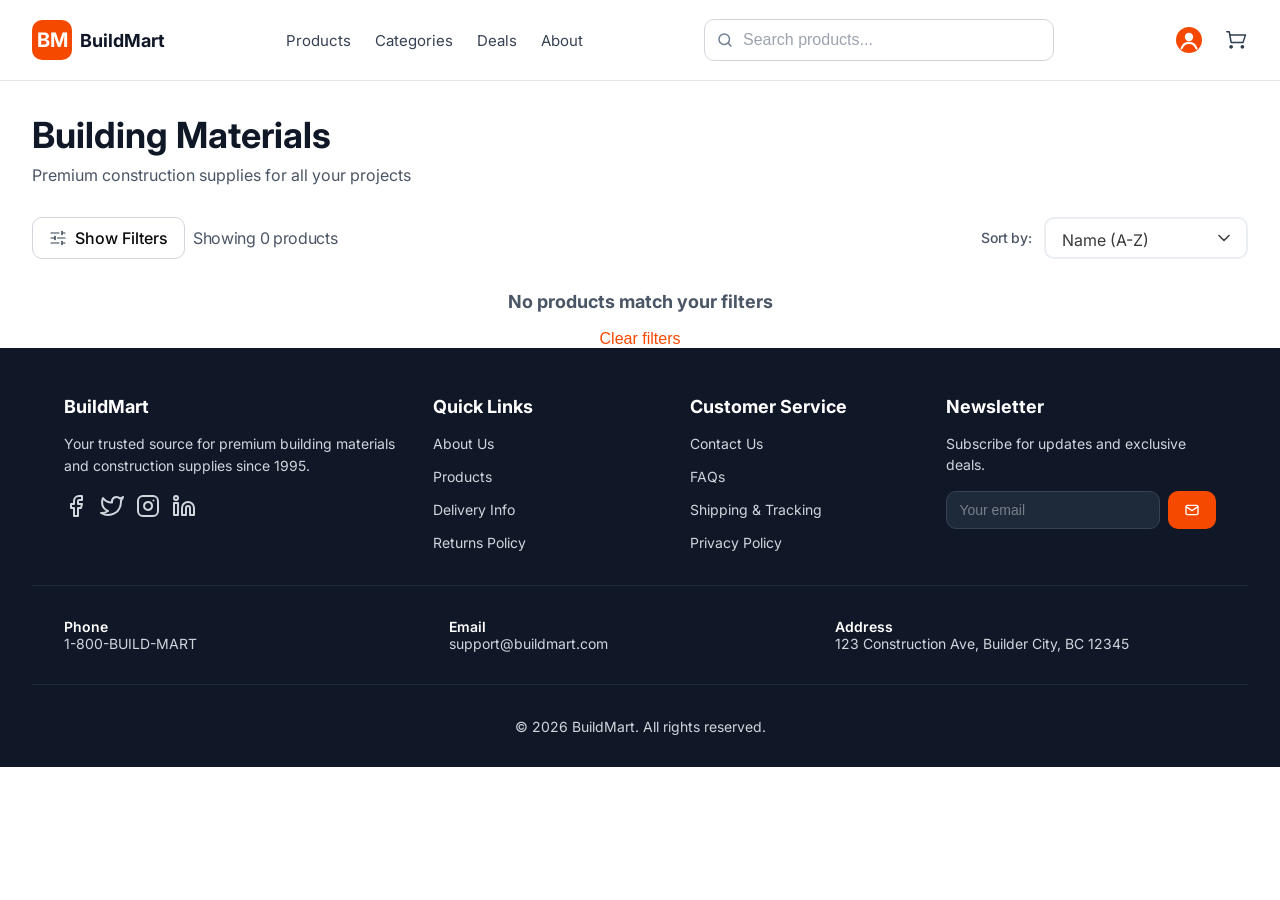
==== commit fb00b665: "refactor: restore storefront UI and fix stale session cart access." ====
--- a/frontend/index.html
+++ b/frontend/index.html
@@ -33,6 +33,9 @@
 
     <nav class="mobile-nav">
         <a href="index.html" class="nav-link mobile-nav-link active">Products</a>
+        <a href="#" class="nav-link mobile-nav-link">Categories</a>
+        <a href="#" class="nav-link mobile-nav-link">Deals</a>
+        <a href="#" class="nav-link mobile-nav-link">About</a>
     </nav>
 </div>
 
--- a/frontend/css/header.css
+++ b/frontend/css/header.css
@@ -113,6 +113,31 @@
     color: #9ca3af;
 }
 
+.auth-btn {
+    background: none;
+    border: none;
+    cursor: pointer;
+    width: 28px;
+    height: 28px;
+    padding: 0;
+    display: flex;
+    align-items: center;
+    justify-content: center;
+    flex-shrink: 0;
+    border-radius: 50%;
+}
+
+.auth-btn svg {
+    width: 28px;
+    height: 28px;
+    display: block;
+}
+
+.auth-btn:hover {
+    opacity: 0.88;
+    transform: scale(1.05);
+}
+
 .cart-btn {
     background: none;
     border: none;
